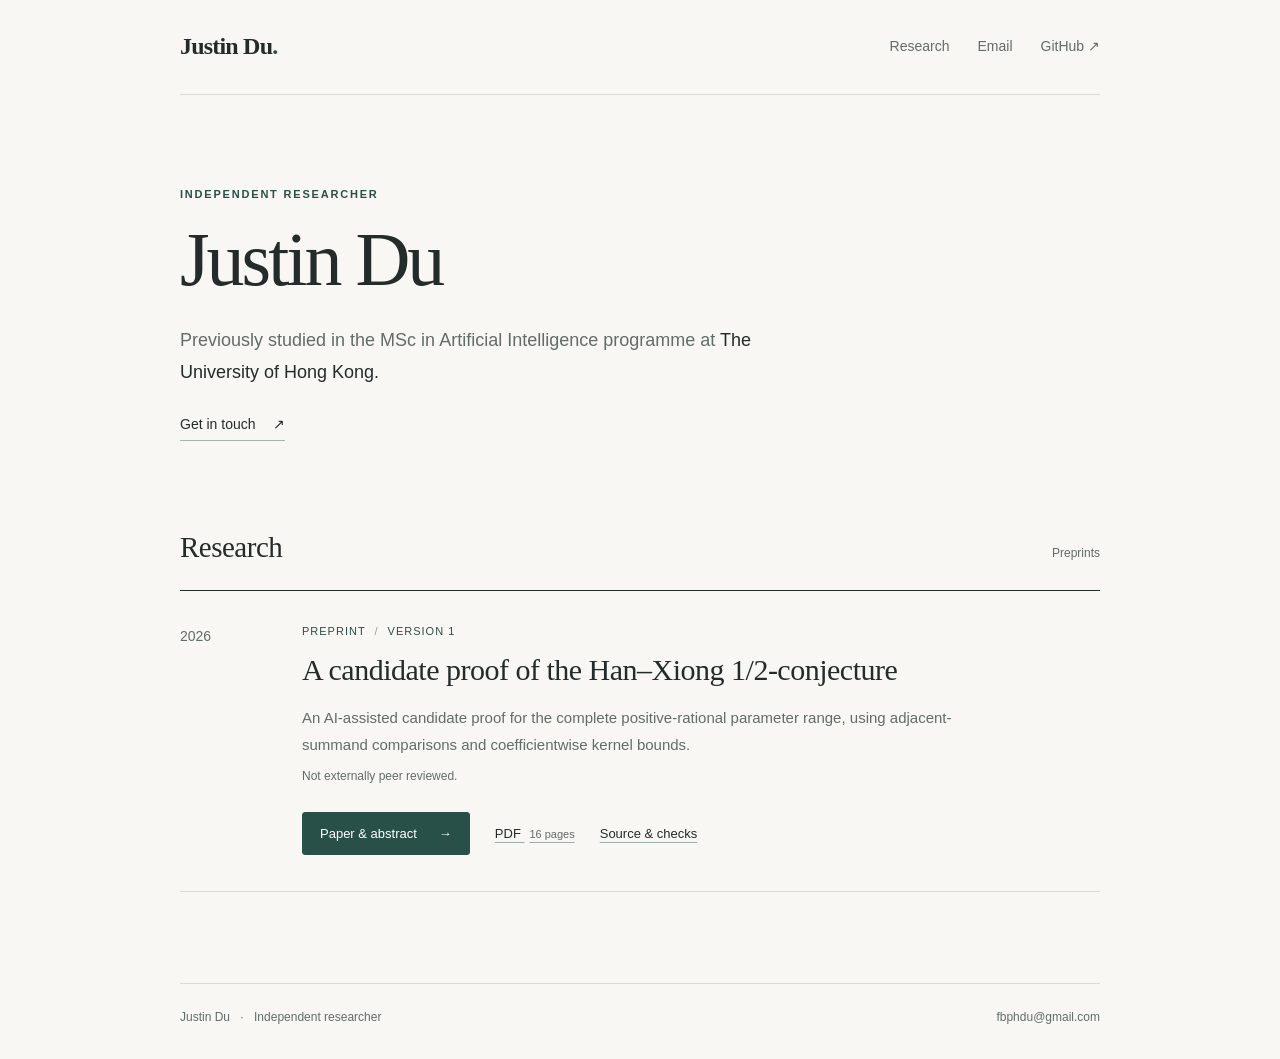
==== index.html @ d03656fe "Publish Justin Du research homepage and Han-Xiong preprint" ====
<!doctype html>
<html lang="en">
<head>
  <meta charset="utf-8">
  <meta name="viewport" content="width=device-width, initial-scale=1">
  <title>Justin Du | Independent Researcher</title>
  <meta name="description" content="Justin Du is an independent researcher. Previously studied in the MSc in Artificial Intelligence programme at The University of Hong Kong. Research papers and preprints.">
  <meta name="author" content="Justin Du">
  <meta name="robots" content="index,follow">
  <meta name="theme-color" content="#f8f7f3">
  <link rel="canonical" href="https://zdoorr.github.io/">
  <link rel="icon" href="/assets/favicon.svg" type="image/svg+xml">
  <link rel="stylesheet" href="/assets/style.css">
  <meta property="og:type" content="website">
  <meta property="og:title" content="Justin Du | Independent Researcher">
  <meta property="og:description" content="Justin Du is an independent researcher. Previously studied in the MSc in Artificial Intelligence programme at The University of Hong Kong. Research papers and preprints.">
  <meta property="og:url" content="https://zdoorr.github.io/">
  <meta property="og:site_name" content="Justin Du">
  <meta name="twitter:card" content="summary">

  <script type="application/ld+json">{"@context": "https://schema.org", "@type": "Person", "@id": "https://zdoorr.github.io/#person", "name": "Justin Du", "url": "https://zdoorr.github.io/", "jobTitle": "Independent researcher", "email": "mailto:fbphdu@gmail.com", "sameAs": ["https://github.com/zdoorr"], "description": "Independent researcher. Previously studied in the MSc in Artificial Intelligence programme at The University of Hong Kong."}</script>
</head>
<body>

  <a class="skip-link" href="#main">Skip to content</a>
  <header class="site-header shell">
    <a class="wordmark" href="/" aria-label="Justin Du home">Justin Du<span class="wordmark-dot" aria-hidden="true">.</span></a>
    <nav aria-label="Main navigation">
      <a href="/#research">Research</a>
      <a href="mailto:fbphdu@gmail.com">Email</a>
      <a href="https://github.com/zdoorr" rel="me">GitHub <span aria-hidden="true">↗</span></a>
    </nav>
  </header>
  <main id="main" class="shell">
    <section class="intro" aria-labelledby="name">
      <p class="eyebrow">Independent researcher</p>
      <h1 id="name">Justin Du</h1>
      <p class="intro-bio">Previously studied in the MSc in Artificial Intelligence programme at <span>The University of Hong Kong.</span></p>
      <a class="text-link" href="mailto:fbphdu@gmail.com">Get in touch <span aria-hidden="true">↗</span></a>
    </section>

    <section id="research" class="research-section" aria-labelledby="research-heading">
      <div class="section-heading">
        <h2 id="research-heading">Research</h2>
        <span>Preprints</span>
      </div>
      <article class="paper-entry">
        <div class="paper-year">2026</div>
        <div class="paper-entry-body">
          <p class="paper-label">Preprint <span aria-hidden="true">/</span> Version 1</p>
          <h3><a href="/papers/han-xiong/">A candidate proof of the Han–Xiong 1/2-conjecture</a></h3>
          <p class="paper-summary">An AI-assisted candidate proof for the complete positive-rational parameter range, using adjacent-summand comparisons and coefficientwise kernel bounds.</p>
          <p class="paper-status">Not externally peer reviewed.</p>
          <div class="paper-actions">
            <a class="button" href="/papers/han-xiong/">Paper &amp; abstract <span aria-hidden="true">→</span></a>
            <a class="resource-link" href="/papers/han-xiong/Justin_Du_Han_Xiong_preprint_v1.pdf">PDF <span class="file-detail">16 pages</span></a>
            <a class="resource-link" href="/papers/han-xiong/Justin_Du_Han_Xiong_preprint_v1_source.zip">Source &amp; checks</a>
          </div>
        </div>
      </article>
    </section>
  </main>

  <footer class="site-footer shell">
    <p>Justin Du <span aria-hidden="true">·</span> Independent researcher</p>
    <a href="mailto:fbphdu@gmail.com">fbphdu@gmail.com</a>
  </footer>
</body>
</html>
---- assets/style.css ----
/* Justin Du — a small, readable research website. */
:root {
  --paper: #f8f7f3;
  --ink: #242b2b;
  --muted: #626c6a;
  --accent: #284f48;
  --line: #d8dcd5;
  --serif: Georgia, "Times New Roman", serif;
  --sans: -apple-system, BlinkMacSystemFont, "Segoe UI", sans-serif;
}
* { box-sizing: border-box; }
html { scroll-padding-top: 28px; }
body { margin: 0; background: var(--paper); color: var(--ink); font-family: var(--sans); font-size: 16px; line-height: 1.65; -webkit-font-smoothing: antialiased; }
a { color: inherit; text-decoration-color: #9daea8; text-underline-offset: 4px; }
a:hover { color: var(--accent); text-decoration-color: currentColor; }
a:focus-visible { outline: 2px solid var(--accent); outline-offset: 5px; border-radius: 2px; }
.shell { width: min(920px, calc(100% - 64px)); margin-inline: auto; }
.site-header { min-height: 95px; display: flex; align-items: center; justify-content: space-between; gap: 24px; border-bottom: 1px solid var(--line); }
.wordmark { font-family: var(--serif); font-size: 24px; font-weight: 700; letter-spacing: -.8px; text-decoration: none; white-space: nowrap; }
.wordmark-dot { color: var(--accent); }
.site-header nav { display: flex; gap: 28px; align-items: center; }
.site-header nav a { color: var(--muted); font-size: 14px; text-decoration: none; }
.site-header nav a:hover { color: var(--ink); }
.skip-link { position: fixed; top: -80px; left: 16px; z-index: 10; padding: 8px 14px; background: var(--ink); color: white; }
.skip-link:focus { top: 10px; color: white; }
.intro { padding: 91px 0 83px; max-width: 720px; }
.eyebrow { margin: 0 0 14px; font-size: 11px; line-height: 1.6; font-weight: 650; color: var(--accent); letter-spacing: 1.8px; text-transform: uppercase; }
.intro h1 { margin: 0 0 24px; font-family: var(--serif); font-size: clamp(52px, 7vw, 76px); font-weight: 400; letter-spacing: -3px; line-height: 1.08; }
.intro-bio { margin: 0 0 23px; max-width: 590px; font-size: 18px; line-height: 1.8; color: var(--muted); }
.intro-bio span { color: var(--ink); }
.text-link { display: inline-flex; align-items: center; gap: 17px; font-size: 14px; text-decoration: none; border-bottom: 1px solid #a5b6af; padding-bottom: 3px; }
.research-section { padding-bottom: 91px; }
.section-heading { display: flex; justify-content: space-between; align-items: baseline; padding-bottom: 19px; border-bottom: 1px solid var(--ink); }
.section-heading h2 { margin: 0; font-family: var(--serif); font-size: 29px; font-weight: 400; letter-spacing: -.5px; }
.section-heading > span { font-size: 12px; color: var(--muted); }
.paper-entry { display: grid; grid-template-columns: 90px minmax(0, 1fr); column-gap: 32px; padding: 31px 0 36px; border-bottom: 1px solid var(--line); }
.paper-year { padding-top: 3px; color: var(--muted); font-size: 14px; }
.paper-label { margin: 0 0 9px; font-size: 11px; letter-spacing: 1px; text-transform: uppercase; color: var(--accent); }
.paper-label span, .eyebrow span { padding: 0 5px; opacity: .5; }
.paper-entry h3 { margin: 0 0 15px; font-family: var(--serif); font-size: clamp(24px, 3vw, 30px); font-weight: 400; line-height: 1.32; letter-spacing: -.5px; }
.paper-entry h3 a { text-decoration: none; }
.paper-summary { margin: 0 0 9px; max-width: 650px; color: var(--muted); font-size: 15px; line-height: 1.8; }
.paper-status { margin: 0; font-size: 12px; color: var(--muted); }
.paper-actions { display: flex; align-items: center; flex-wrap: wrap; gap: 17px 25px; margin-top: 25px; }
.button { display: inline-flex; align-items: center; justify-content: center; gap: 22px; min-height: 43px; padding: 10px 17px; background: var(--accent); color: white; border: 1px solid var(--accent); border-radius: 3px; font-size: 13px; line-height: 1.5; text-decoration: none; }
.button:hover { background: #1b3c36; border-color: #1b3c36; color: white; }
.resource-link { font-size: 13px; white-space: nowrap; }
.file-detail { margin-left: 5px; color: var(--muted); font-size: 11px; }
.site-footer { display: flex; align-items: center; justify-content: space-between; gap: 20px; border-top: 1px solid var(--line); padding-block: 24px 31px; font-size: 12px; color: var(--muted); }
.site-footer p { margin: 0; }
.site-footer p span { padding: 0 7px; }
.site-footer > a { text-decoration: none; }
.paper-main { max-width: 800px; padding-top: 30px; padding-bottom: 68px; }
.back-link { font-size: 12px; color: var(--muted); text-decoration: none; }
.back-link span { padding-right: 6px; }
.article-header { padding-top: 27px; }
.article-header .eyebrow { margin-bottom: 15px; }
.article-header h1 { font-family: var(--serif); margin: 0 0 19px; font-size: clamp(32px, 4.1vw, 43px); font-weight: 400; line-height: 1.2; letter-spacing: -1.2px; }
.article-byline { display: flex; flex-wrap: wrap; align-items: center; gap: 15px; font-size: 13px; color: var(--muted); margin: 0 0 29px; }
.article-byline a { color: var(--ink); }
.article-byline > span { opacity: .5; }
.abstract h2, .paper-note h2, .citation-section h2 { font-size: 12px; font-weight: 650; margin: 0 0 12px; text-transform: uppercase; letter-spacing: 1.2px; }
.abstract p { font-family: var(--serif); font-size: 17px; line-height: 1.85; margin: 0; }
.download-links { display: flex; align-items: center; flex-wrap: wrap; gap: 22px; padding: 26px 0 32px; border-bottom: 1px solid var(--line); }
.paper-note { padding-top: 27px; }
.paper-note p, .citation-section p { font-size: 14px; color: var(--muted); line-height: 1.8; margin: 0; }
.citation-section { padding-top: 26px; }
.citation-section .citation-text { color: var(--ink); }
.citation-section .version-note { margin-top: 15px; font-size: 12px; }
@media (max-width: 600px) {
  .shell { width: calc(100% - 40px); }
  .site-header { min-height: 78px; gap: 16px; }
  .wordmark { font-size: 22px; }
  .site-header nav { gap: 17px; }
  .site-header nav a { font-size: 12px; }
  .intro { padding: 61px 0 58px; }
  .intro h1 { letter-spacing: -2px; margin-bottom: 23px; }
  .intro-bio { font-size: 16px; }
  .research-section { padding-bottom: 60px; }
  .paper-entry { grid-template-columns: 1fr; padding-top: 24px; gap: 11px; }
  .paper-year { font-size: 12px; padding: 0; }
  .paper-entry h3 { font-size: 25px; }
  .paper-actions { gap: 16px 21px; }
  .site-footer { align-items: flex-start; flex-direction: column; gap: 6px; padding-top: 21px; }
  .paper-main { padding-top: 25px; padding-bottom: 48px; }
  .article-header { padding-top: 25px; }
  .article-header h1 { font-size: 33px; letter-spacing: -.8px; }
  .abstract p { font-size: 16px; line-height: 1.85; }
  .download-links { gap: 18px; }
}
@media print {
  body { background: white; font-size: 11pt; }
  .site-header nav, .skip-link, .back-link, .download-links, .site-footer { display: none; }
  .shell { width: 100%; max-width: none; }
  .site-header { min-height: 45px; }
  .intro { padding: 30px 0; }
  .paper-main { padding-top: 0; }
  a { color: black; }
}
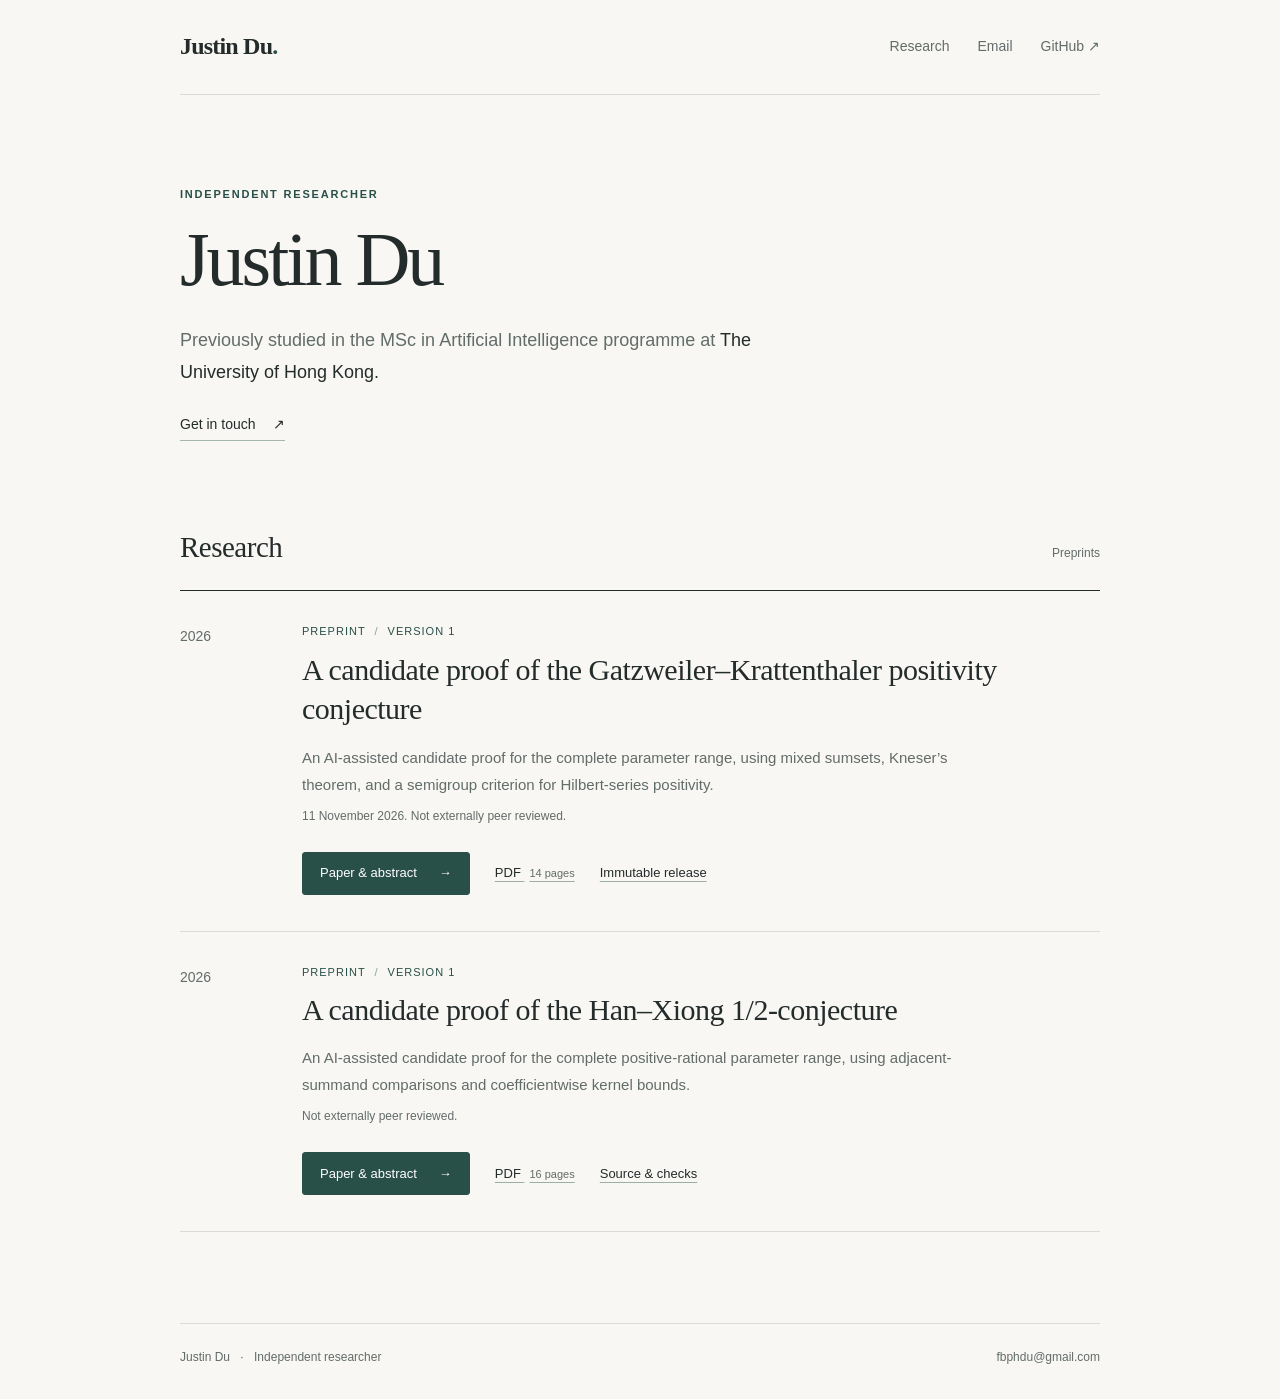
==== commit 6dd972c8: "Publish Gatzweiler-Krattenthaler preprint v1 and archive links" ====
--- a/index.html
+++ b/index.html
@@ -6,6 +6,7 @@
   <title>Justin Du | Independent Researcher</title>
   <meta name="description" content="Justin Du is an independent researcher. Previously studied in the MSc in Artificial Intelligence programme at The University of Hong Kong. Research papers and preprints.">
   <meta name="author" content="Justin Du">
+  <meta name="google-site-verification" content="Gl7cl6Cko61Iwm4cRjieeT7m841jJw9ijUGS-vfzFRg">
   <meta name="robots" content="index,follow">
   <meta name="theme-color" content="#f8f7f3">
   <link rel="canonical" href="https://zdoorr.github.io/">
@@ -48,6 +49,20 @@
         <div class="paper-year">2026</div>
         <div class="paper-entry-body">
           <p class="paper-label">Preprint <span aria-hidden="true">/</span> Version 1</p>
+          <h3><a href="/papers/gatzweiler-krattenthaler/">A candidate proof of the Gatzweiler–Krattenthaler positivity conjecture</a></h3>
+          <p class="paper-summary">An AI-assisted candidate proof for the complete parameter range, using mixed sumsets, Kneser’s theorem, and a semigroup criterion for Hilbert-series positivity.</p>
+          <p class="paper-status">11 November 2026. Not externally peer reviewed.</p>
+          <div class="paper-actions">
+            <a class="button" href="/papers/gatzweiler-krattenthaler/">Paper &amp; abstract <span aria-hidden="true">→</span></a>
+            <a class="resource-link" href="/papers/gatzweiler-krattenthaler/Justin_Du_Gatzweiler_Krattenthaler_preprint_v1.pdf">PDF <span class="file-detail">14 pages</span></a>
+            <a class="resource-link" href="https://github.com/zdoorr/zdoorr.github.io/releases/tag/gatzweiler-krattenthaler-v1">Immutable release</a>
+          </div>
+        </div>
+      </article>
+      <article class="paper-entry">
+        <div class="paper-year">2026</div>
+        <div class="paper-entry-body">
+          <p class="paper-label">Preprint <span aria-hidden="true">/</span> Version 1</p>
           <h3><a href="/papers/han-xiong/">A candidate proof of the Han–Xiong 1/2-conjecture</a></h3>
           <p class="paper-summary">An AI-assisted candidate proof for the complete positive-rational parameter range, using adjacent-summand comparisons and coefficientwise kernel bounds.</p>
           <p class="paper-status">Not externally peer reviewed.</p>
--- a/assets/style.css
+++ b/assets/style.css
@@ -64,6 +64,11 @@
 .download-links { display: flex; align-items: center; flex-wrap: wrap; gap: 22px; padding: 26px 0 32px; border-bottom: 1px solid var(--line); }
 .paper-note { padding-top: 27px; }
 .paper-note p, .citation-section p { font-size: 14px; color: var(--muted); line-height: 1.8; margin: 0; }
+.release-record p + p { margin-top: 10px; }
+.checksum-list { margin: 14px 0; }
+.checksum-list dt { font-size: 11px; font-weight: 650; color: var(--muted); letter-spacing: .8px; }
+.checksum-list dd { margin: 4px 0 0; }
+.checksum-list code { font-size: 12px; overflow-wrap: anywhere; }
 .citation-section { padding-top: 26px; }
 .citation-section .citation-text { color: var(--ink); }
 .citation-section .version-note { margin-top: 15px; font-size: 12px; }
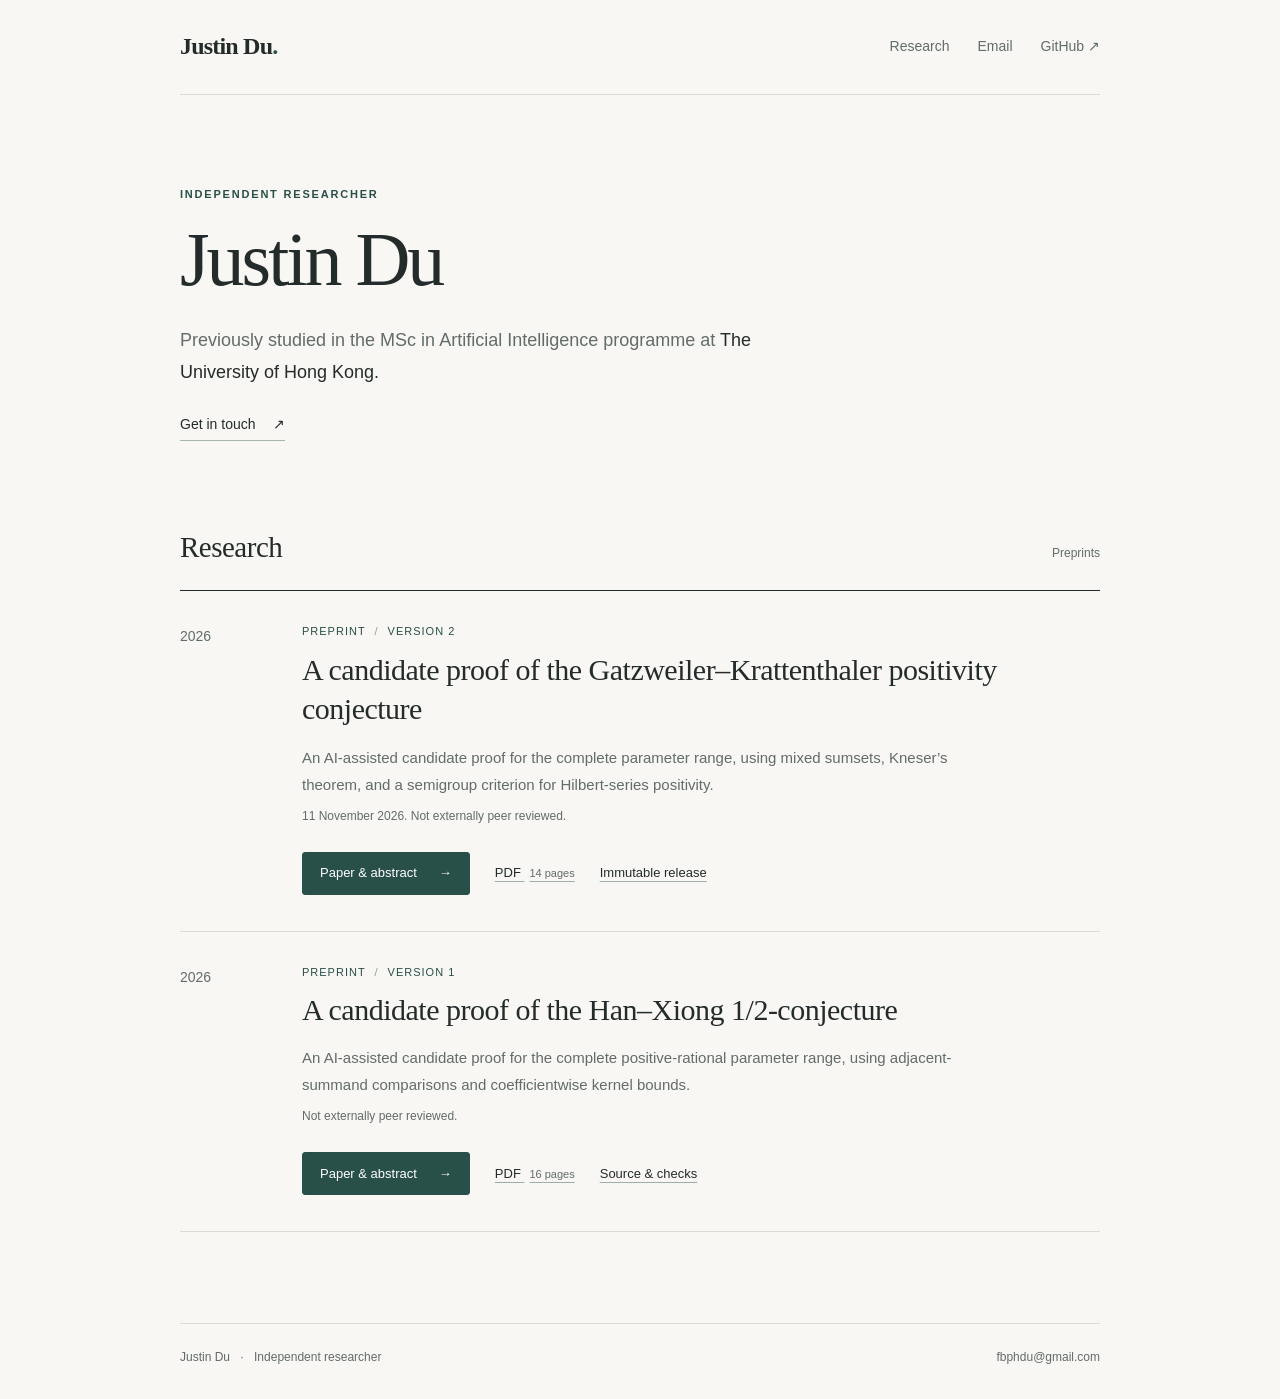
==== commit 0cacc986: "Clarify GK proof and publish self-contained v2 materials" ====
--- a/index.html
+++ b/index.html
@@ -48,14 +48,14 @@
       <article class="paper-entry">
         <div class="paper-year">2026</div>
         <div class="paper-entry-body">
-          <p class="paper-label">Preprint <span aria-hidden="true">/</span> Version 1</p>
+          <p class="paper-label">Preprint <span aria-hidden="true">/</span> Version 2</p>
           <h3><a href="/papers/gatzweiler-krattenthaler/">A candidate proof of the Gatzweiler–Krattenthaler positivity conjecture</a></h3>
           <p class="paper-summary">An AI-assisted candidate proof for the complete parameter range, using mixed sumsets, Kneser’s theorem, and a semigroup criterion for Hilbert-series positivity.</p>
           <p class="paper-status">11 November 2026. Not externally peer reviewed.</p>
           <div class="paper-actions">
             <a class="button" href="/papers/gatzweiler-krattenthaler/">Paper &amp; abstract <span aria-hidden="true">→</span></a>
-            <a class="resource-link" href="/papers/gatzweiler-krattenthaler/Justin_Du_Gatzweiler_Krattenthaler_preprint_v1.pdf">PDF <span class="file-detail">14 pages</span></a>
-            <a class="resource-link" href="https://github.com/zdoorr/zdoorr.github.io/releases/tag/gatzweiler-krattenthaler-v1">Immutable release</a>
+            <a class="resource-link" href="/papers/gatzweiler-krattenthaler/Justin_Du_Gatzweiler_Krattenthaler_preprint_v2.pdf">PDF <span class="file-detail">14 pages</span></a>
+            <a class="resource-link" href="https://github.com/zdoorr/zdoorr.github.io/releases/tag/gatzweiler-krattenthaler-v2">Immutable release</a>
           </div>
         </div>
       </article>
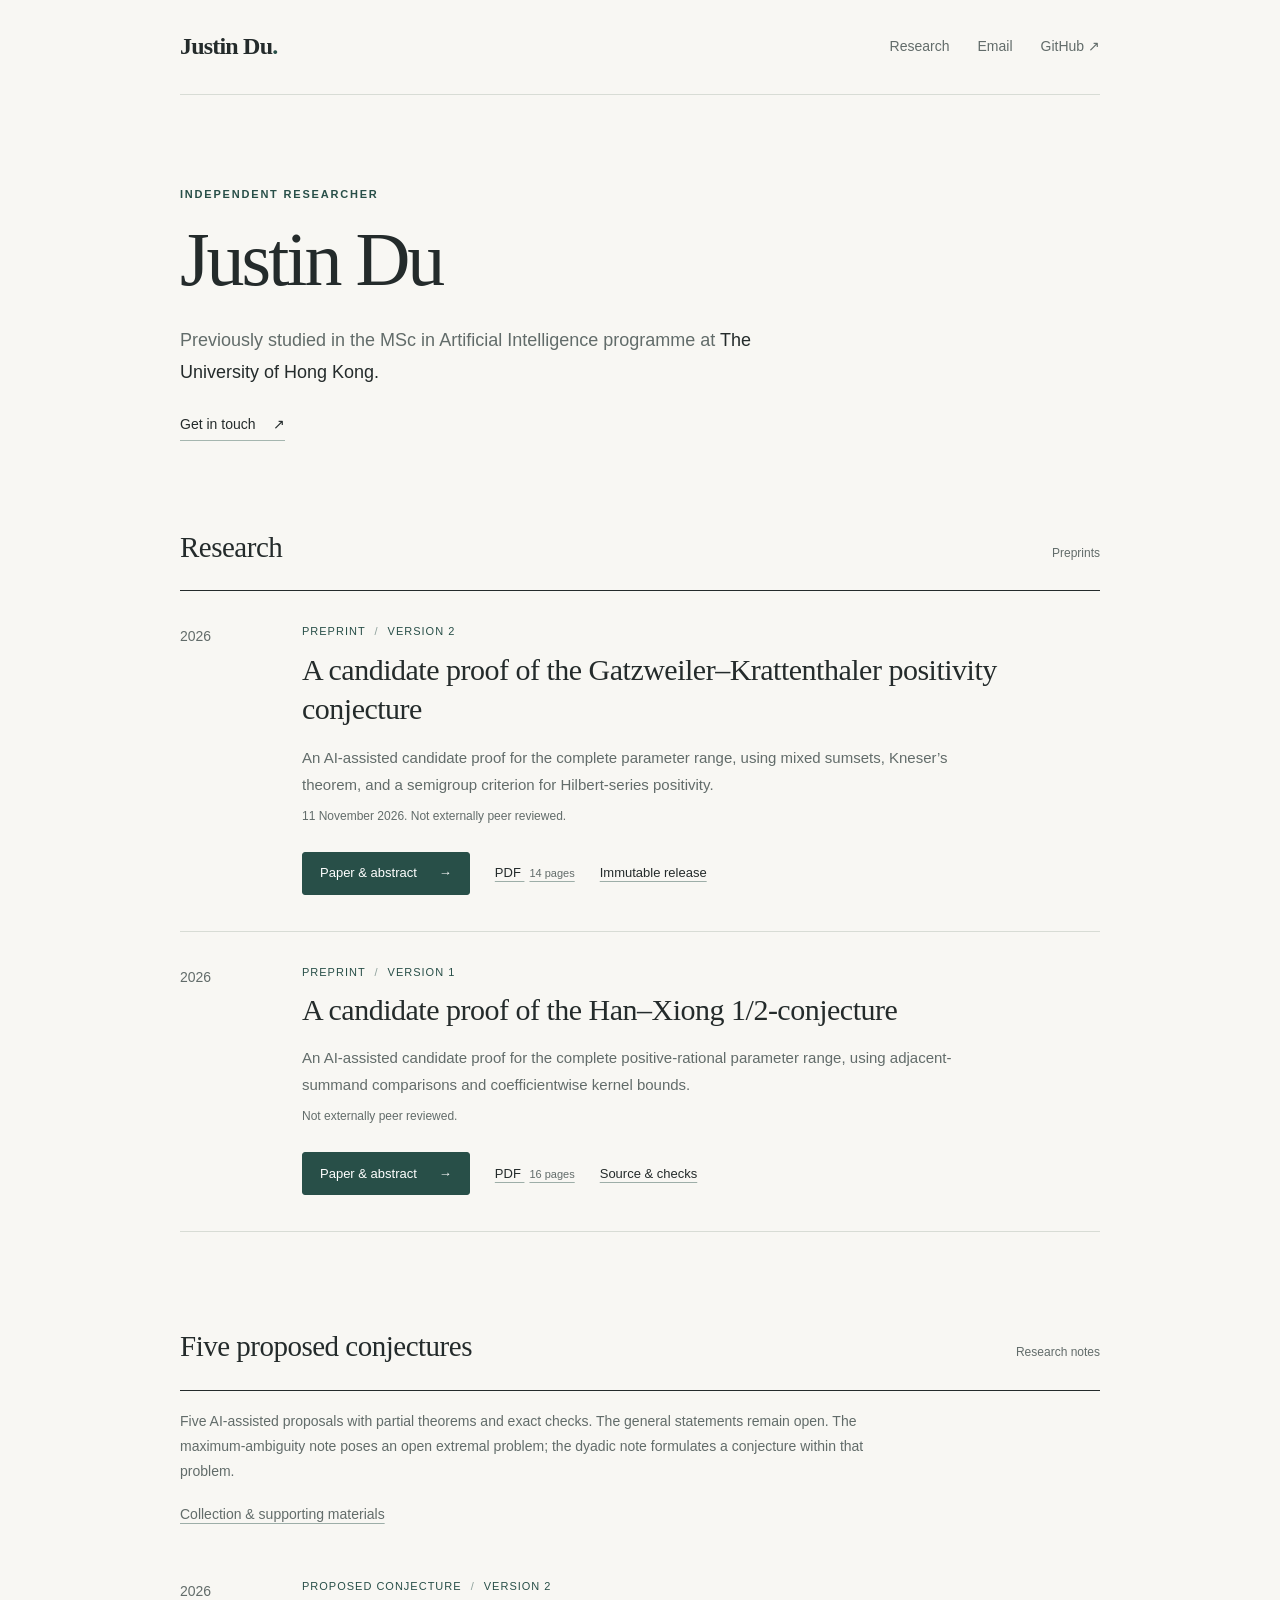
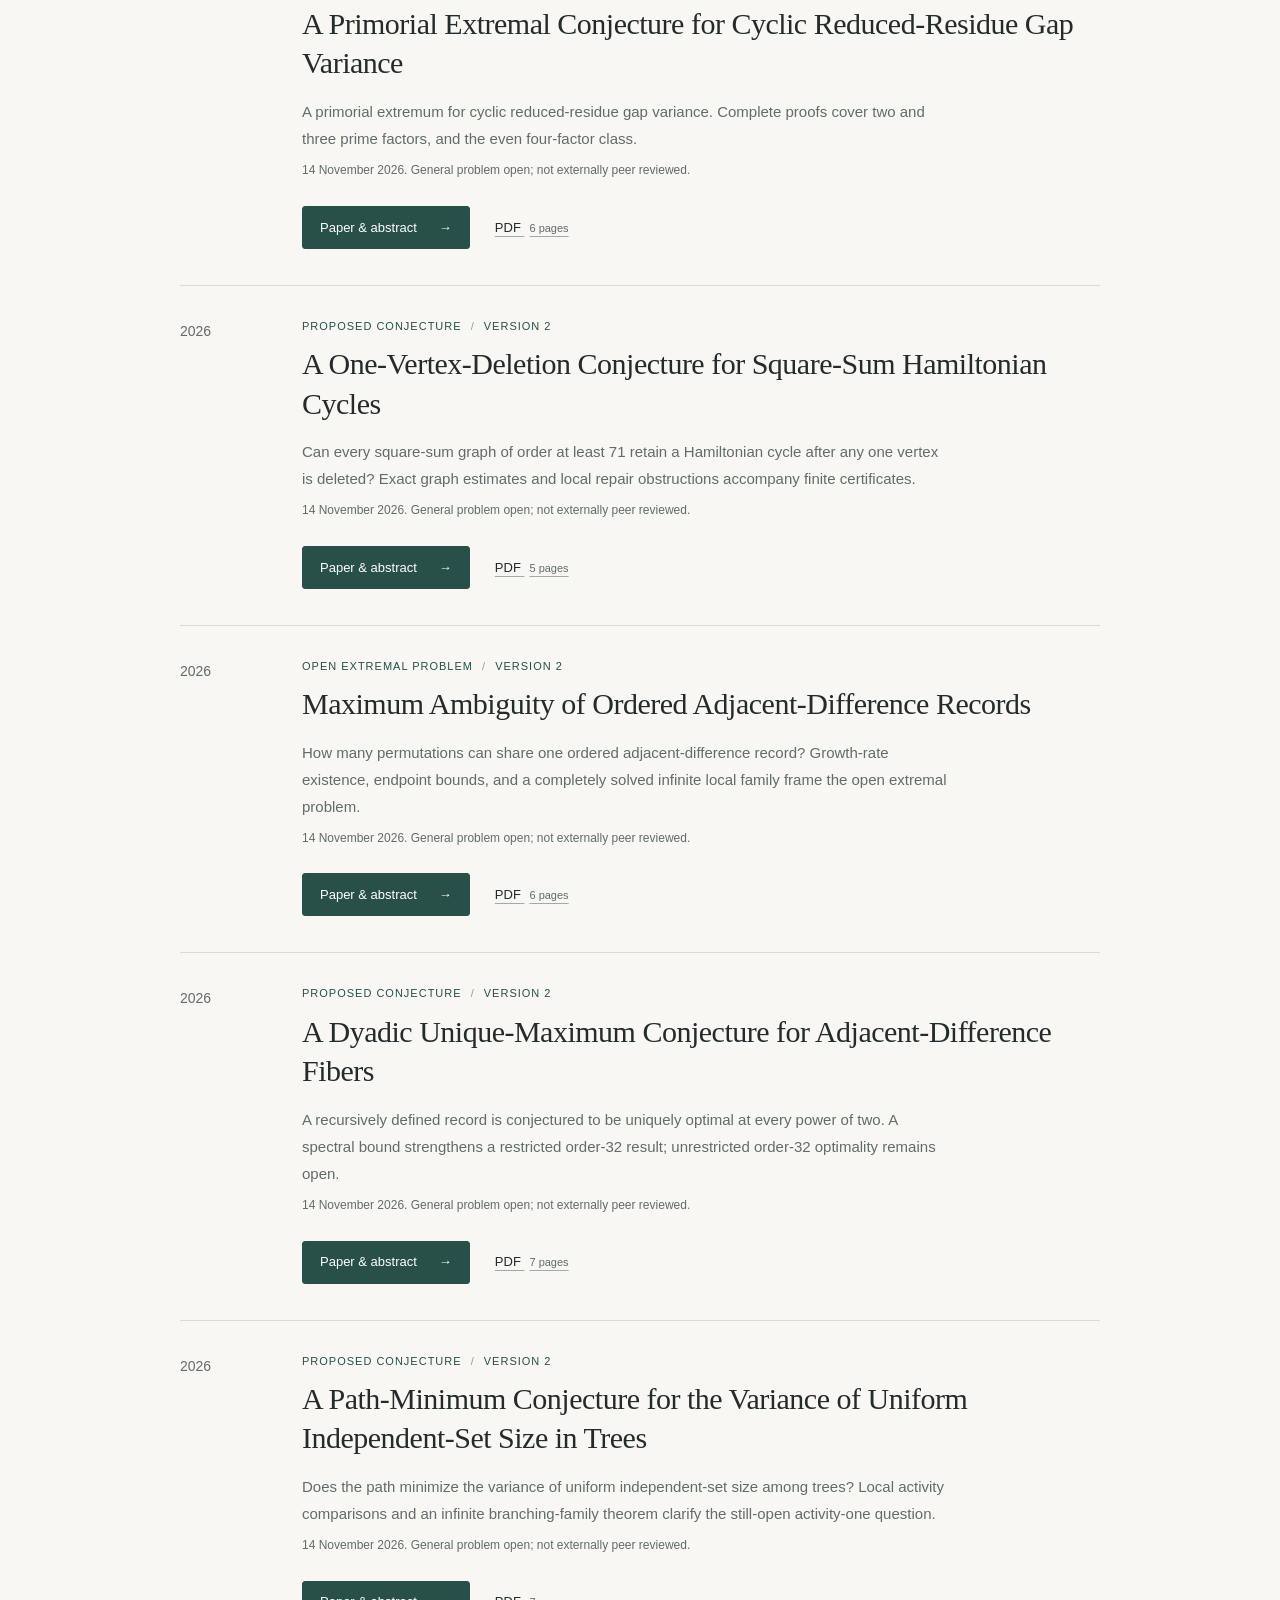
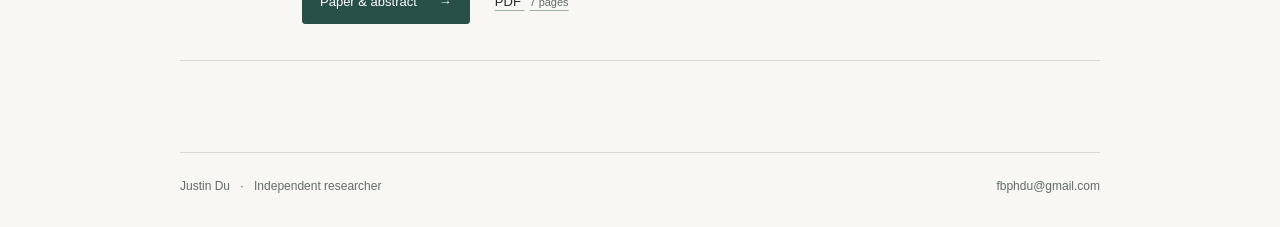
==== commit 36d848f3: "Publish five proposed conjectures and reviewed partial results Group five English version-2 research" ====
--- a/index.html
+++ b/index.html
@@ -74,6 +74,79 @@
         </div>
       </article>
     </section>
+    <section id="conjectures" class="research-section conjectures-section" aria-labelledby="conjectures-heading">
+      <div class="section-heading">
+        <h2 id="conjectures-heading">Five proposed conjectures</h2>
+        <span>Research notes</span>
+      </div>
+      <p class="collection-note">Five AI-assisted proposals with partial theorems and exact checks. The general statements remain open. The maximum-ambiguity note poses an open extremal problem; the dyadic note formulates a conjecture within that problem.</p>
+      <p class="collection-note"><a href="/papers/conjectures/">Collection &amp; supporting materials</a></p>
+      <article class="paper-entry">
+        <div class="paper-year">2026</div>
+        <div class="paper-entry-body">
+          <p class="paper-label">Proposed conjecture <span aria-hidden="true">/</span> Version 2</p>
+          <h3><a href="/papers/conjectures/primorial-gap-variance/">A Primorial Extremal Conjecture for Cyclic Reduced-Residue Gap Variance</a></h3>
+          <p class="paper-summary">A primorial extremum for cyclic reduced-residue gap variance. Complete proofs cover two and three prime factors, and the even four-factor class.</p>
+          <p class="paper-status">14 November 2026. General problem open; not externally peer reviewed.</p>
+          <div class="paper-actions">
+            <a class="button" href="/papers/conjectures/primorial-gap-variance/">Paper &amp; abstract <span aria-hidden="true">→</span></a>
+            <a class="resource-link" href="/papers/conjectures/primorial-gap-variance/Justin_Du_Primorial_Gap_Variance_preprint_v2.pdf">PDF <span class="file-detail">6 pages</span></a>
+          </div>
+        </div>
+      </article>
+      <article class="paper-entry">
+        <div class="paper-year">2026</div>
+        <div class="paper-entry-body">
+          <p class="paper-label">Proposed conjecture <span aria-hidden="true">/</span> Version 2</p>
+          <h3><a href="/papers/conjectures/square-sum-vertex-deletion/">A One-Vertex-Deletion Conjecture for Square-Sum Hamiltonian Cycles</a></h3>
+          <p class="paper-summary">Can every square-sum graph of order at least 71 retain a Hamiltonian cycle after any one vertex is deleted? Exact graph estimates and local repair obstructions accompany finite certificates.</p>
+          <p class="paper-status">14 November 2026. General problem open; not externally peer reviewed.</p>
+          <div class="paper-actions">
+            <a class="button" href="/papers/conjectures/square-sum-vertex-deletion/">Paper &amp; abstract <span aria-hidden="true">→</span></a>
+            <a class="resource-link" href="/papers/conjectures/square-sum-vertex-deletion/Justin_Du_Square_Sum_Vertex_Deletion_preprint_v2.pdf">PDF <span class="file-detail">5 pages</span></a>
+          </div>
+        </div>
+      </article>
+      <article class="paper-entry">
+        <div class="paper-year">2026</div>
+        <div class="paper-entry-body">
+          <p class="paper-label">Open extremal problem <span aria-hidden="true">/</span> Version 2</p>
+          <h3><a href="/papers/conjectures/maximum-difference-record-ambiguity/">Maximum Ambiguity of Ordered Adjacent-Difference Records</a></h3>
+          <p class="paper-summary">How many permutations can share one ordered adjacent-difference record? Growth-rate existence, endpoint bounds, and a completely solved infinite local family frame the open extremal problem.</p>
+          <p class="paper-status">14 November 2026. General problem open; not externally peer reviewed.</p>
+          <div class="paper-actions">
+            <a class="button" href="/papers/conjectures/maximum-difference-record-ambiguity/">Paper &amp; abstract <span aria-hidden="true">→</span></a>
+            <a class="resource-link" href="/papers/conjectures/maximum-difference-record-ambiguity/Justin_Du_Maximum_Difference_Record_Ambiguity_preprint_v2.pdf">PDF <span class="file-detail">6 pages</span></a>
+          </div>
+        </div>
+      </article>
+      <article class="paper-entry">
+        <div class="paper-year">2026</div>
+        <div class="paper-entry-body">
+          <p class="paper-label">Proposed conjecture <span aria-hidden="true">/</span> Version 2</p>
+          <h3><a href="/papers/conjectures/dyadic-unique-maximum/">A Dyadic Unique-Maximum Conjecture for Adjacent-Difference Fibers</a></h3>
+          <p class="paper-summary">A recursively defined record is conjectured to be uniquely optimal at every power of two. A spectral bound strengthens a restricted order-32 result; unrestricted order-32 optimality remains open.</p>
+          <p class="paper-status">14 November 2026. General problem open; not externally peer reviewed.</p>
+          <div class="paper-actions">
+            <a class="button" href="/papers/conjectures/dyadic-unique-maximum/">Paper &amp; abstract <span aria-hidden="true">→</span></a>
+            <a class="resource-link" href="/papers/conjectures/dyadic-unique-maximum/Justin_Du_Dyadic_Unique_Maximum_preprint_v2.pdf">PDF <span class="file-detail">7 pages</span></a>
+          </div>
+        </div>
+      </article>
+      <article class="paper-entry">
+        <div class="paper-year">2026</div>
+        <div class="paper-entry-body">
+          <p class="paper-label">Proposed conjecture <span aria-hidden="true">/</span> Version 2</p>
+          <h3><a href="/papers/conjectures/path-minimum-variance/">A Path-Minimum Conjecture for the Variance of Uniform Independent-Set Size in Trees</a></h3>
+          <p class="paper-summary">Does the path minimize the variance of uniform independent-set size among trees? Local activity comparisons and an infinite branching-family theorem clarify the still-open activity-one question.</p>
+          <p class="paper-status">14 November 2026. General problem open; not externally peer reviewed.</p>
+          <div class="paper-actions">
+            <a class="button" href="/papers/conjectures/path-minimum-variance/">Paper &amp; abstract <span aria-hidden="true">→</span></a>
+            <a class="resource-link" href="/papers/conjectures/path-minimum-variance/Justin_Du_Path_Minimum_Variance_preprint_v2.pdf">PDF <span class="file-detail">7 pages</span></a>
+          </div>
+        </div>
+      </article>
+    </section>
   </main>
 
   <footer class="site-footer shell">
--- a/assets/style.css
+++ b/assets/style.css
@@ -102,3 +102,8 @@
   .paper-main { padding-top: 0; }
   a { color: black; }
 }
+
+/* Proposed-conjecture collection; shared paper styling remains unchanged. */
+.collection-note { max-width: 740px; margin: 18px 0; color: var(--muted); font-size: 14px; line-height: 1.8; }
+.conjectures-section .section-heading { flex-wrap: wrap; gap: 8px 20px; }
+.download-links .button .file-detail { color: inherit; opacity: .85; }
